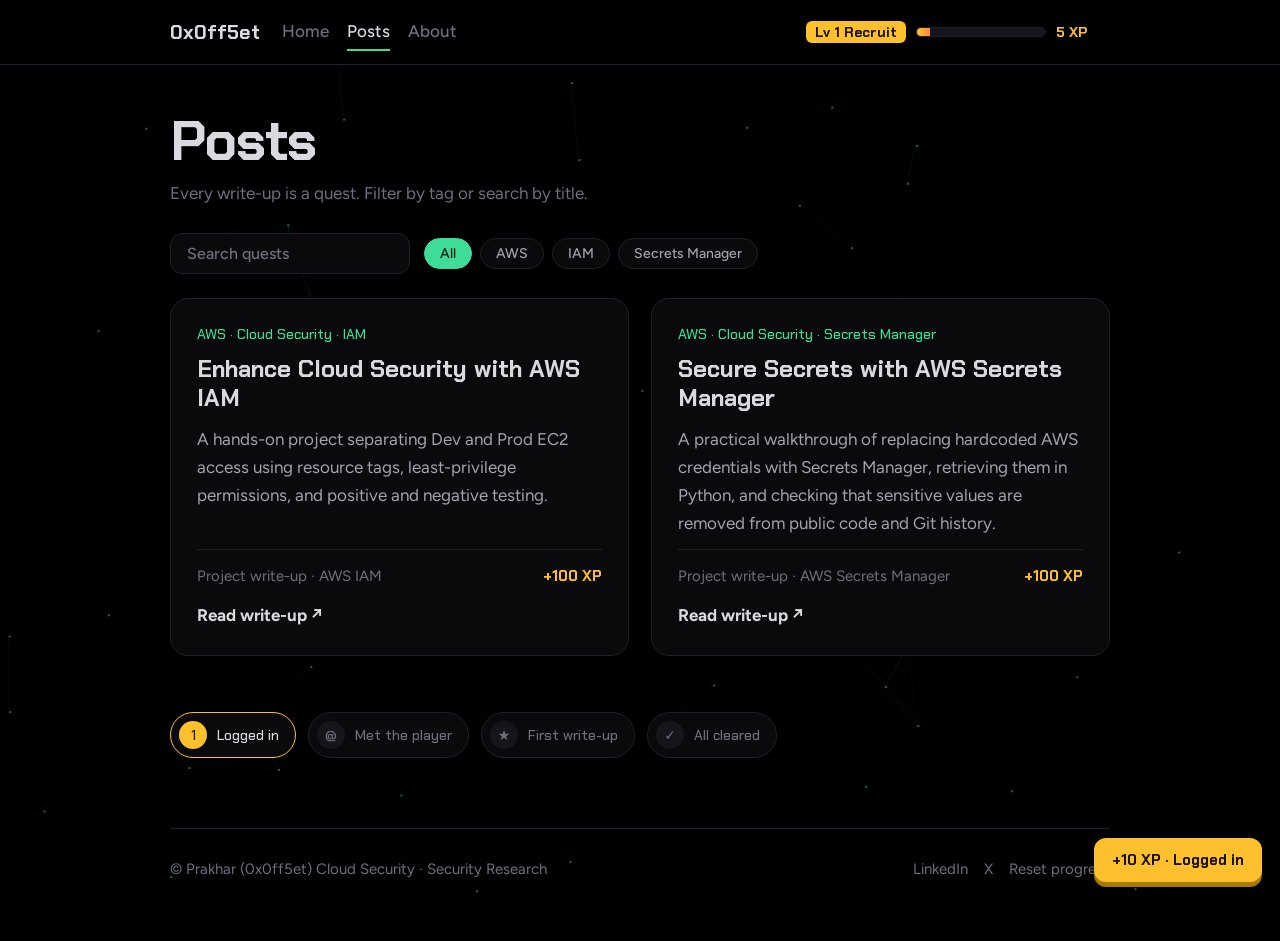
==== posts.html @ 75970818 "Add files via upload" ====
<!DOCTYPE html>
<html lang="en">
<head>
<meta charset="utf-8">
<meta name="viewport" content="width=device-width, initial-scale=1">
<title>Posts — Prakhar (0x0ff5et)</title>
<meta name="description" content="All cloud security projects and write-ups by Prakhar (0x0ff5et).">
<meta property="og:title" content="Posts — Prakhar (0x0ff5et)">
<meta property="og:description" content="All cloud security projects and write-ups by Prakhar (0x0ff5et).">
<meta property="og:type" content="website">
<meta name="theme-color" content="#000000">
<link rel="preconnect" href="https://fonts.googleapis.com">
<link rel="preconnect" href="https://fonts.gstatic.com" crossorigin>
<link href="https://fonts.googleapis.com/css2?family=Chakra+Petch:wght@500;700&family=Figtree:wght@400;500;700&family=JetBrains+Mono:wght@400;500&display=swap" rel="stylesheet">
<link rel="stylesheet" href="styles.css">
</head>
<body data-page="posts">
<canvas id="fx" aria-hidden="true"></canvas>
<a class="skip" href="#main">Skip to content</a>
<header class="top"><div class="wrap">
  <a class="logo" href="index.html">0x0ff5et</a>
  <nav aria-label="Main"><a href="index.html">Home</a><a href="posts.html" aria-current="page">Posts</a><a href="about.html">About</a></nav>
  <div class="hud" aria-live="polite"><b id="lv">Lv 1</b><div class="bar" role="progressbar" aria-label="Experience" id="bar"><i id="fill"></i></div><span class="xp" id="xpn">0 XP</span></div>
</div><div class="prog" id="prog"></div></header>
<main id="main" class="wrap page">
  <h1 class="h1s">Posts</h1>
  <p class="sub">Every write-up is a quest. Filter by tag or search by title.</p>
  <div class="tools"><input id="search" type="search" placeholder="Search quests" aria-label="Search posts"><div class="filters" id="filters" role="group" aria-label="Filter by tag"></div></div>
  <div class="grid" id="list">
      <a class="q" href="aws-iam-project.html" data-slug="aws-iam-project" data-tags="AWS|IAM">
        <span class="cat">AWS · Cloud Security · IAM</span>
        <h3>Enhance Cloud Security with AWS IAM</h3>
        <p>A hands-on project separating Dev and Prod EC2 access using resource tags, least-privilege permissions, and positive and negative testing.</p>
        <div class="foot"><span>Project write-up · AWS IAM</span><span class="reward">+100 XP</span></div>
        <span class="go">Read write-up ↗</span>
      </a>
      <a class="q" href="aws-secrets-manager-project.html" data-slug="aws-secrets-manager-project" data-tags="AWS|Secrets Manager">
        <span class="cat">AWS · Cloud Security · Secrets Manager</span>
        <h3>Secure Secrets with AWS Secrets Manager</h3>
        <p>A practical walkthrough of replacing hardcoded AWS credentials with Secrets Manager, retrieving them in Python, and checking that sensitive values are removed from public code and Git history.</p>
        <div class="foot"><span>Project write-up · AWS Secrets Manager</span><span class="reward">+100 XP</span></div>
        <span class="go">Read write-up ↗</span>
      </a>
  </div>
  <p class="empty" id="empty" hidden>No quests match. Clear the search or pick another tag.</p>
  <div class="badges" id="badges" aria-label="Badges"></div>
</main>
<div class="wrap"><footer>
  <span>© Prakhar (0x0ff5et) Cloud Security · Security Research</span>
  <span class="links"><a href="https://www.linkedin.com/in/0x0ff5et/" target="_blank" rel="noopener">LinkedIn</a><a href="https://x.com/0x0ff5et" target="_blank" rel="noopener">X</a><a href="#" id="reset">Reset progress</a></span>
</footer></div>
<div id="toast" aria-live="polite"></div>
<div id="lb" class="lb" hidden><img alt=""></div>
<script src="script.js"></script>
</body>
</html>
---- styles.css ----
:root{--bg:#000;--panel:#0a0a0d;--panel2:#111116;--line:#20202a;--text:#a3a3b0;--head:#d9d9e0;--mute:#6f6f7d;
--g:#3ddc97;--xp:#ffc02e;--vio:#8b5cff;--d:"Chakra Petch",system-ui,sans-serif;--b:"Figtree",system-ui,sans-serif;--m:"JetBrains Mono",ui-monospace,monospace}
*{box-sizing:border-box;margin:0}
html{color-scheme:dark;scroll-behavior:smooth;scroll-padding-top:84px}
body{background:var(--bg);color:var(--text);font:400 17px/1.65 var(--b);min-height:100vh;overflow-x:hidden}
a{color:inherit}
h1,h2,h3{color:var(--head)}
:focus-visible{outline:3px solid var(--xp);outline-offset:3px}
#fx{position:fixed;inset:0;z-index:0;pointer-events:none}
.wrap{position:relative;z-index:1;max-width:980px;margin:0 auto;padding:0 20px}
.skip{position:absolute;left:-999px}.skip:focus{left:12px;top:12px;background:var(--xp);color:#000;padding:8px 12px;z-index:99}

/* top bar */
.top{position:sticky;top:0;z-index:20;background:#000000d9;backdrop-filter:blur(10px);border-bottom:1px solid var(--line)}
.top .wrap{display:flex;align-items:center;gap:22px;height:64px}
.logo{font:700 20px var(--d);color:var(--head);text-decoration:none}
nav{display:flex;gap:18px}
nav a{color:var(--mute);text-decoration:none;font-weight:500;padding:4px 0;border-bottom:2px solid transparent;transition:color .2s,border-color .2s}
nav a:hover{color:var(--head)}nav a[aria-current=page]{color:var(--head);border-color:var(--g)}
.hud{margin-left:auto;display:flex;align-items:center;gap:10px}
.hud b{font:700 14px var(--d);background:var(--xp);color:#1a1200;padding:2px 9px;border-radius:6px;white-space:nowrap}
.bar{width:130px;height:10px;background:#15151c;border:1px solid var(--line);border-radius:6px;overflow:hidden}
.bar i{display:block;height:100%;width:0;background:linear-gradient(90deg,var(--xp),#ff8a3d);transition:width .8s cubic-bezier(.2,.9,.3,1.1);position:relative;overflow:hidden}
.bar i::after{content:"";position:absolute;inset:0;background:linear-gradient(100deg,transparent 30%,#fff8 50%,transparent 70%);transform:translateX(-100%);animation:shine 2.4s infinite}
@keyframes shine{to{transform:translateX(100%)}}
.xp{font:700 14px var(--d);color:var(--xp);min-width:54px}
.prog{position:absolute;left:0;bottom:-1px;height:2px;width:0;background:var(--g);box-shadow:0 0 10px var(--g)}
@media(max-width:700px){nav{display:none}.bar{width:80px}}

/* hero */
.hero{padding:15vh 0 8vh}
.tag{display:inline-block;font:500 14px var(--d);color:var(--g);border:1px solid #17543a;background:#04140d;padding:4px 14px;border-radius:99px;margin-bottom:22px;animation:rise .7s both}
h1{font:700 clamp(46px,9vw,100px)/1 var(--d);letter-spacing:-1px;animation:rise .7s .1s both}
h1 em{font-style:normal;background:linear-gradient(90deg,var(--g),#4fc3ff,var(--g));background-size:200% 100%;-webkit-background-clip:text;background-clip:text;color:transparent;animation:flow 5s linear infinite}
@keyframes flow{to{background-position:200% 0}}
@keyframes rise{from{opacity:0;transform:translateY(24px)}}
.lead{color:var(--text);font-size:20px;max-width:34em;margin:22px 0 30px;min-height:3.3em;animation:rise .7s .2s both}
.lead::after{content:"▌";color:var(--xp);animation:blink 1s steps(2) infinite}.lead.done::after{display:none}
@keyframes blink{50%{opacity:0}}
.btn{display:inline-block;font:700 16px var(--d);text-decoration:none;padding:12px 22px;border-radius:10px;background:var(--xp);color:#1a1200;box-shadow:0 5px 0 #a87a00;transition:transform .08s,box-shadow .08s;margin:0 10px 12px 0;border:0;cursor:pointer}
.btn:hover{transform:translateY(2px);box-shadow:0 3px 0 #a87a00}
.btn.alt{background:#111116;color:var(--head);box-shadow:0 5px 0 #050507;border:1px solid var(--line)}
.btn.alt:hover{box-shadow:0 3px 0 #050507}
h2{font:700 clamp(28px,4vw,38px) var(--d);margin-bottom:8px}
.h1s{font-size:clamp(36px,6vw,56px);animation:none;margin-bottom:10px}
.sub{color:var(--mute);margin-bottom:26px;max-width:60ch}
.page{padding-top:48px}

/* cards */
.grid{display:grid;grid-template-columns:repeat(auto-fit,minmax(min(100%,420px),1fr));gap:22px}
.q{--rx:0deg;--ry:0deg;position:relative;display:flex;flex-direction:column;gap:12px;text-decoration:none;background:var(--panel);border:1px solid var(--line);border-radius:18px;padding:26px;transform:perspective(900px) rotateX(var(--rx)) rotateY(var(--ry));transition:transform .15s,border-color .2s,box-shadow .2s;overflow:hidden}
.q::before{content:"";position:absolute;inset:0;background:radial-gradient(400px circle at var(--mx,50%) var(--my,0%),#3ddc9718,transparent 60%);opacity:0;transition:opacity .25s}
.q:hover{border-color:var(--g);box-shadow:0 18px 50px #3ddc9714}.q:hover::before{opacity:1}
.q>*{position:relative}
.cat{font:500 14px var(--d);color:var(--g)}
.q h3{font:700 24px/1.2 var(--d)}
.q p{color:var(--text);flex:1}
.q .foot{display:flex;justify-content:space-between;align-items:center;gap:10px;font-size:15px;color:var(--mute);border-top:1px solid var(--line);padding-top:14px}
.reward{font:700 15px var(--d);color:var(--xp)}
.go{color:var(--head);font-weight:700}
.q.cleared{border-color:#1b5f46}.q.cleared .reward{color:var(--g)}.q.cleared .reward::before{content:"Cleared · "}
.more{display:inline-block;margin-top:28px;font:700 17px var(--d);text-decoration:none;color:var(--head);border-bottom:2px solid var(--xp);padding-bottom:2px;transition:letter-spacing .2s}
.more:hover{letter-spacing:.5px}
.tools{display:flex;flex-wrap:wrap;gap:14px;align-items:center;margin-bottom:24px}
#search{background:var(--panel);border:1px solid var(--line);color:var(--head);font:500 16px var(--b);padding:10px 16px;border-radius:12px;min-width:240px}
#search::placeholder{color:var(--mute)}
.filters{display:flex;gap:8px;flex-wrap:wrap}
.chip{background:var(--panel);border:1px solid var(--line);color:var(--text);padding:6px 15px;border-radius:99px;font:500 14px var(--b);cursor:pointer;transition:border-color .2s}
.chip:hover{border-color:var(--g)}.chip[aria-pressed=true]{background:var(--g);border-color:var(--g);color:#04140d}
.empty{color:var(--mute);margin-top:20px}
.badges{display:flex;gap:12px;flex-wrap:wrap;margin-top:56px}
.bd{display:flex;align-items:center;gap:10px;padding:8px 16px 8px 8px;border:1px solid var(--line);border-radius:99px;color:var(--mute);font:500 14px var(--d);background:var(--panel)}
.bd span{width:28px;height:28px;border-radius:50%;display:grid;place-items:center;background:#15151c;font-size:14px}
.bd.on{color:var(--head);border-color:var(--xp)}.bd.on span{background:var(--xp);color:#1a1200}
.bd.pop span{animation:pulse .7s}@keyframes pulse{50%{transform:scale(1.5)}}

/* about */
.about{display:grid;grid-template-columns:300px 1fr;gap:36px;align-items:start;margin-top:26px}
@media(max-width:820px){.about{grid-template-columns:1fr}}
.pcard{background:var(--panel);border:1px solid var(--line);border-radius:18px;padding:24px;position:sticky;top:90px}
.pcard h2{font-size:22px;margin-bottom:14px;color:var(--g)}
.pcard dl{display:grid;grid-template-columns:auto 1fr;gap:8px 16px;margin-bottom:20px}
.pcard dt{color:var(--mute);font:500 14px var(--d)}.pcard dd{color:var(--head)}
.plinks .btn{padding:9px 16px;font-size:14px}
.skills{list-style:none;padding:0;display:grid;gap:8px;margin:12px 0 28px}
.skills li{background:var(--panel);border:1px solid var(--line);border-left:3px solid var(--g);border-radius:10px;padding:10px 16px}

/* article */
.art{max-width:800px;padding-top:44px}
.crumbs{color:var(--mute);font-size:15px;margin-bottom:12px}.crumbs a{color:var(--g);text-decoration:none}
.lead2{font-size:19px;color:var(--text);margin:10px 0 28px}
.quest{background:var(--panel);border:1px solid var(--line);border-radius:16px;padding:20px 24px;margin-bottom:38px}
.quest>div{display:flex;justify-content:space-between;gap:12px;margin-bottom:10px;font:700 16px var(--d);color:var(--head)}
.quest span{color:var(--xp);font-weight:700}
.quest ol{list-style:none;padding:0;display:grid;gap:4px}
.quest li{display:flex;gap:10px;align-items:center;font-size:15px;color:var(--mute)}
.quest li::before{content:"";width:16px;height:16px;border:2px solid var(--line);border-radius:5px;flex:none;transition:all .3s}
.quest li.on{color:var(--text)}.quest li.on::before{background:var(--g);border-color:var(--g);box-shadow:0 0 10px #3ddc9788}
.quest a{text-decoration:none}.quest a:hover{color:var(--head)}
.prose h2{font-size:30px;margin:54px 0 14px;padding-top:6px;border-top:1px solid var(--line)}
.prose h3{font:700 21px var(--d);margin:32px 0 10px}
.prose p,.prose ul,.prose ol{margin-bottom:16px}
.prose ul,.prose ol{padding-left:24px}.prose li{margin-bottom:6px}
.prose li::marker{color:var(--g)}
.prose strong{color:var(--head)}
.prose a{color:var(--g)}
code,kbd{font:500 .88em var(--m);background:#13131a;color:#c9c9d6;padding:2px 7px;border-radius:6px;border:1px solid var(--line)}
.code{position:relative;margin:18px 0 22px;background:#07070a;border:1px solid var(--line);border-radius:14px;overflow:hidden}
.code .lang{position:absolute;left:14px;top:8px;font:500 12px var(--m);color:var(--mute)}
.code pre{padding:34px 18px 18px;overflow-x:auto;font:400 14px/1.6 var(--m);color:#c2c2cf}
.code pre code{background:none;border:0;padding:0;font:inherit;color:inherit}
.copy{position:absolute;right:10px;top:8px;background:#13131a;border:1px solid var(--line);color:var(--text);font:500 12px var(--m);padding:3px 10px;border-radius:8px;cursor:pointer}
.copy:hover{border-color:var(--g);color:var(--head)}
figure{margin:20px 0 26px}
figure img{display:block;width:100%;height:auto;border:1px solid var(--line);border-radius:12px;cursor:zoom-in;background:var(--panel);transition:border-color .2s}
figure img:hover{border-color:var(--g)}
figcaption{color:var(--mute);font-size:14px;margin-top:8px}
.note{border-left:3px solid var(--xp);background:#120f03;color:var(--text);padding:12px 18px;border-radius:0 10px 10px 0;margin:18px 0}
.win{margin:70px 0 20px;text-align:center;border:1px solid #1b5f46;background:linear-gradient(#04140d,#000);border-radius:20px;padding:40px 24px}
.win h2{color:var(--g);margin-bottom:10px}.win p{max-width:48ch;margin:0 auto 22px}
.lb{position:fixed;inset:0;z-index:60;background:#000000ee;display:grid;place-items:center;padding:20px;cursor:zoom-out}
.lb[hidden]{display:none}.lb img{max-width:100%;max-height:100%;border-radius:10px}

/* 404 */
.nf{padding-top:16vh;text-align:left}.big{font:700 clamp(90px,22vw,200px)/1 var(--d);color:var(--g);text-shadow:0 0 40px #3ddc9755;animation:glitch 3s infinite}
@keyframes glitch{0%,92%,100%{transform:none}94%{transform:translate(-4px,2px)}96%{transform:translate(4px,-2px)}}

footer{border-top:1px solid var(--line);margin-top:70px;padding:28px 0 60px;color:var(--mute);font-size:15px;display:flex;justify-content:space-between;gap:20px;flex-wrap:wrap}
footer .links a{margin-left:16px;text-decoration:none}footer .links a:hover{color:var(--head)}
#toast{position:fixed;right:18px;bottom:18px;display:grid;gap:10px;z-index:70}
.t{background:var(--xp);color:#1a1200;font:700 15px var(--d);padding:12px 18px;border-radius:12px;box-shadow:0 5px 0 #a87a00;animation:pop .4s cubic-bezier(.2,1.5,.4,1)}
@keyframes pop{from{transform:translateY(30px) scale(.7);opacity:0}}
@media(prefers-reduced-motion:reduce){*,*::before,*::after{animation:none!important;transition:none!important;scroll-behavior:auto!important}.lead::after{display:none}}

/* about (modern bento layout) */
.a-hero{padding:4vh 0 6vh}
.a-hero h1{font-size:clamp(44px,8vw,92px);margin:4px 0 22px}
.lead3{font-size:clamp(18px,2.2vw,22px);color:var(--text);max-width:40em;animation:rise .7s .2s both}
.stats{list-style:none;padding:0;display:flex;flex-wrap:wrap;gap:12px;margin-top:30px;animation:rise .7s .3s both}
.stats li{background:var(--panel);border:1px solid var(--line);border-radius:12px;padding:10px 18px;color:var(--head);font-weight:500}
.stats span{display:block;color:var(--g);font:500 13px var(--d);margin-bottom:2px}
.bento{display:grid;grid-template-columns:1.5fr 1fr;grid-template-areas:"a c" "b c";gap:20px}
.t1{grid-area:a}.t2{grid-area:b}.t3{grid-area:c;align-self:start}
@media(max-width:820px){.bento{grid-template-columns:1fr;grid-template-areas:"a" "b" "c"}}
.tile{--mx:50%;--my:0%;position:relative;background:var(--panel);border:1px solid var(--line);border-radius:20px;padding:30px;overflow:hidden;transition:border-color .25s;animation:rise .7s both}
.t1{animation-delay:.4s}.t2{animation-delay:.5s}.t3{animation-delay:.6s}
.tile::before{content:"";position:absolute;inset:0;background:radial-gradient(420px circle at var(--mx) var(--my),#3ddc9717,transparent 60%);opacity:0;transition:opacity .3s}
.tile:hover{border-color:#1f6f50}.tile:hover::before{opacity:1}
.tile>*{position:relative}
.tile h2{font-size:28px;margin-bottom:14px}
.tile p+p{margin-top:14px}
.t3{border-top:3px solid var(--g)}
.focus{list-style:none;padding:0;display:grid;gap:12px}
.focus li{display:flex;gap:14px;align-items:flex-start;color:var(--head);line-height:1.4}
.focus li::before{content:"";width:9px;height:9px;margin-top:8px;border-radius:50%;background:var(--g);box-shadow:0 0 12px var(--g);flex:none}
.connect{text-align:center;margin:90px auto 10px;max-width:640px}
.connect h2{font-size:clamp(34px,5vw,52px);margin-bottom:12px}
.connect p{margin-bottom:26px}
.pill{display:inline-block;margin:0 6px 10px;padding:12px 26px;border:1px solid var(--line);border-radius:99px;background:var(--panel);color:var(--head);text-decoration:none;font:500 17px var(--b);transition:border-color .2s,box-shadow .2s,transform .15s}
.pill:hover{border-color:var(--g);box-shadow:0 0 24px #3ddc9726;transform:translateY(-2px)}
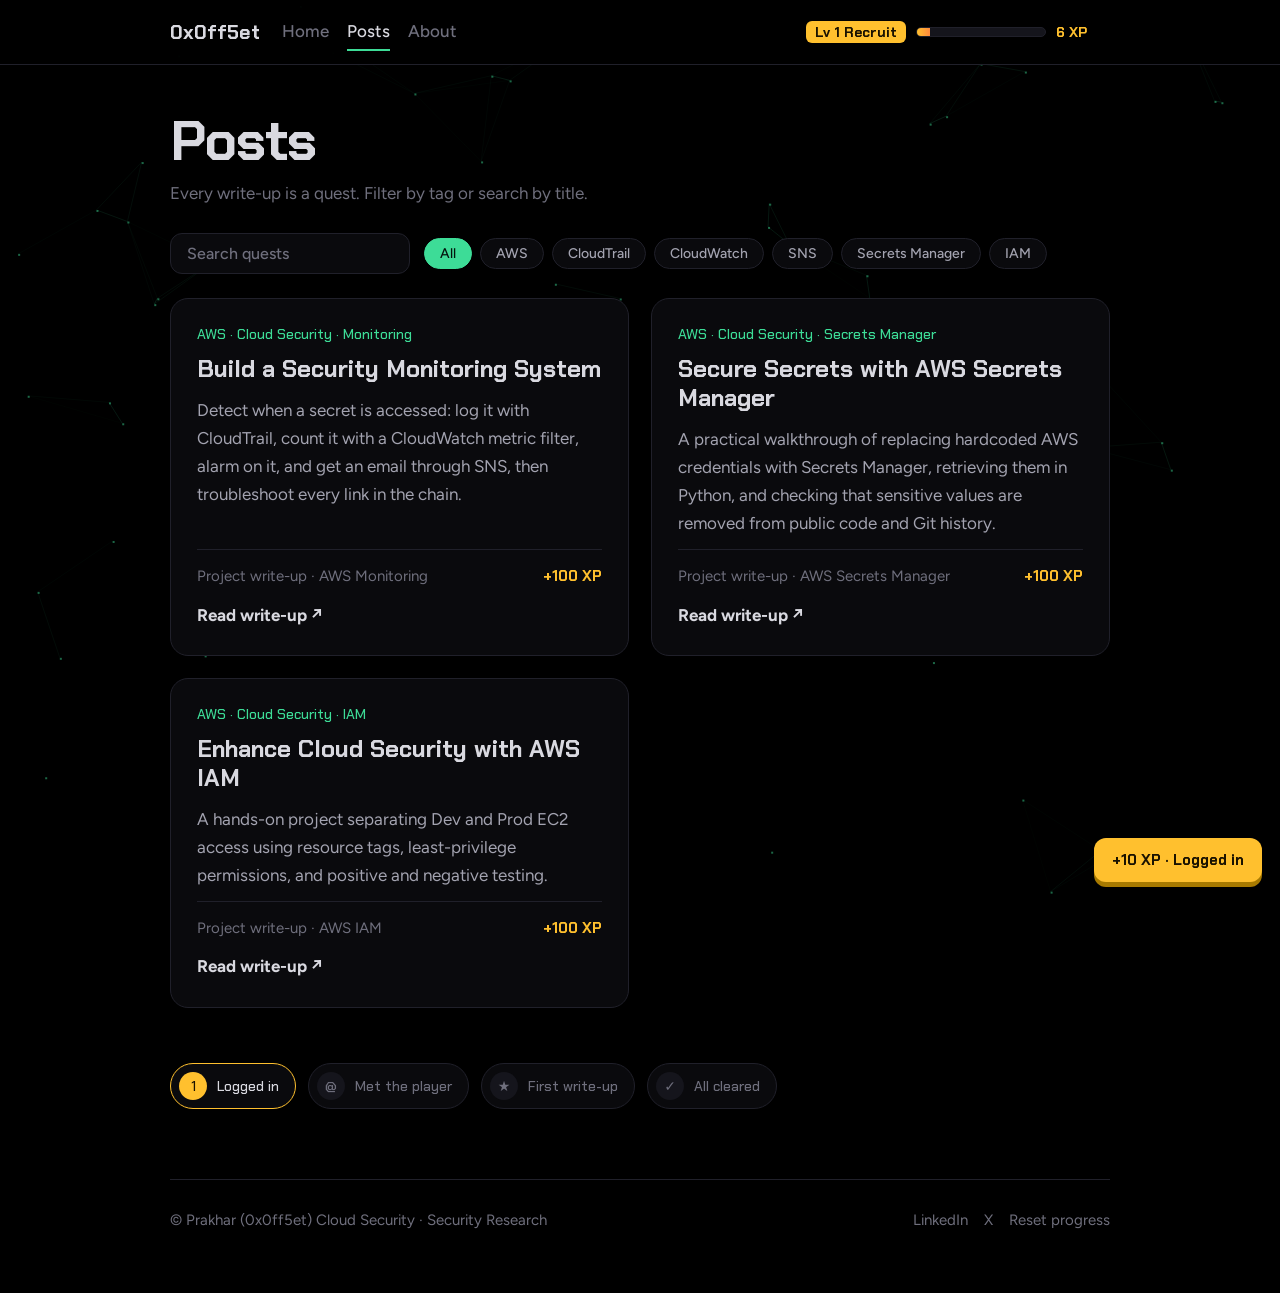
==== commit b605e529: "Update posts.html" ====
--- a/posts.html
+++ b/posts.html
@@ -27,11 +27,11 @@
   <p class="sub">Every write-up is a quest. Filter by tag or search by title.</p>
   <div class="tools"><input id="search" type="search" placeholder="Search quests" aria-label="Search posts"><div class="filters" id="filters" role="group" aria-label="Filter by tag"></div></div>
   <div class="grid" id="list">
-      <a class="q" href="aws-iam-project.html" data-slug="aws-iam-project" data-tags="AWS|IAM">
-        <span class="cat">AWS · Cloud Security · IAM</span>
-        <h3>Enhance Cloud Security with AWS IAM</h3>
-        <p>A hands-on project separating Dev and Prod EC2 access using resource tags, least-privilege permissions, and positive and negative testing.</p>
-        <div class="foot"><span>Project write-up · AWS IAM</span><span class="reward">+100 XP</span></div>
+      <a class="q" href="aws-security-monitoring-project.html" data-slug="aws-security-monitoring-project" data-tags="AWS|CloudTrail|CloudWatch|SNS">
+        <span class="cat">AWS · Cloud Security · Monitoring</span>
+        <h3>Build a Security Monitoring System</h3>
+        <p>Detect when a secret is accessed: log it with CloudTrail, count it with a CloudWatch metric filter, alarm on it, and get an email through SNS, then troubleshoot every link in the chain.</p>
+        <div class="foot"><span>Project write-up · AWS Monitoring</span><span class="reward">+100 XP</span></div>
         <span class="go">Read write-up ↗</span>
       </a>
       <a class="q" href="aws-secrets-manager-project.html" data-slug="aws-secrets-manager-project" data-tags="AWS|Secrets Manager">
@@ -39,6 +39,13 @@
         <h3>Secure Secrets with AWS Secrets Manager</h3>
         <p>A practical walkthrough of replacing hardcoded AWS credentials with Secrets Manager, retrieving them in Python, and checking that sensitive values are removed from public code and Git history.</p>
         <div class="foot"><span>Project write-up · AWS Secrets Manager</span><span class="reward">+100 XP</span></div>
+        <span class="go">Read write-up ↗</span>
+      </a>
+      <a class="q" href="aws-iam-project.html" data-slug="aws-iam-project" data-tags="AWS|IAM">
+        <span class="cat">AWS · Cloud Security · IAM</span>
+        <h3>Enhance Cloud Security with AWS IAM</h3>
+        <p>A hands-on project separating Dev and Prod EC2 access using resource tags, least-privilege permissions, and positive and negative testing.</p>
+        <div class="foot"><span>Project write-up · AWS IAM</span><span class="reward">+100 XP</span></div>
         <span class="go">Read write-up ↗</span>
       </a>
   </div>
